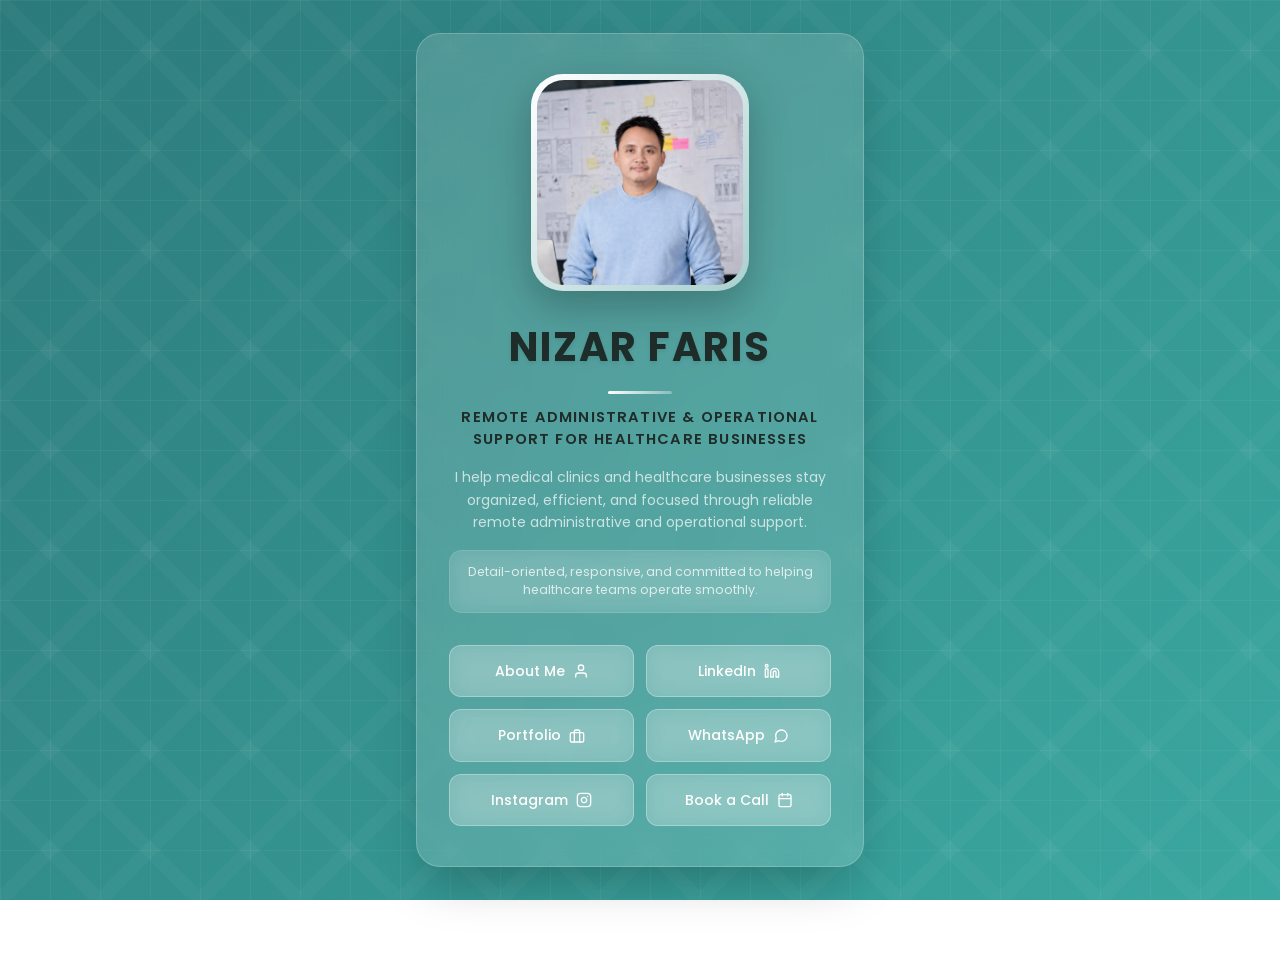
==== index.html @ bb5b184d "Update index.html" ====
<!DOCTYPE html>
<html lang="en">
<head>
    <!-- Google tag (gtag.js) -->
  <script async src="https://www.googletagmanager.com/gtag/js?id=G-V35YYRD6QW"></script>
  <script>
    window.dataLayer = window.dataLayer || [];
    function gtag(){dataLayer.push(arguments);}
    gtag('js', new Date());
  
    gtag('config', 'G-V35YYRD6QW');
  </script>
  <meta charset="UTF-8">
  <meta name="viewport" content="width=device-width, initial-scale=1.0">
  <link rel="icon" type="image/png" href="profile-photo.png">
  <title>Nizar Faris | Remote Administrative Support for Healthcare Businesses</title>
  <meta name="description" content="Remote administrative and operational support for healthcare businesses. Helping medical clinics stay organized, efficient, and focused.">
  <meta property="og:title" content="Nizar Faris | Remote Administrative Support for Healthcare Businesses">
  <meta property="og:description" content="Helping healthcare businesses stay organized, efficient, and focused through reliable remote support.">
  <meta property="og:image" content="profile-photo.png">
  <meta property="og:type" content="website">
  <link rel="preconnect" href="https://fonts.googleapis.com">
  <link rel="preconnect" href="https://fonts.gstatic.com" crossorigin>
  <link href="https://fonts.googleapis.com/css2?family=Poppins:wght@400;500;600;700&display=swap" rel="stylesheet">
  <style>
    /* ========================================
       Nizar Faris Personal Page - CSS
       Naming Convention: kebab-case
    ======================================== */

    /* Base Reset & Variables */
    * {
      margin: 0;
      padding: 0;
      box-sizing: border-box;
    }

    :root {
      --color-teal: #3aa8a0;
      --color-pink: #e8607e;
      --color-white: #ffffff;
      --color-dark: #1a1a2e;
      --color-gray-light: rgba(255, 255, 255, 0.9);
      --color-gray-muted: rgba(255, 255, 255, 0.7);
      --font-family: 'Poppins', sans-serif;
    }

    body {
      font-family: var(--font-family);
      line-height: 1.6;
      animation: pageFadeIn 1s ease;
    }

      /* Page Fade In Animation */
    @keyframes pageFadeIn {
      from {
        opacity: 0;
        transform: translateY(12px);
      }
    
      to {
        opacity: 1;
        transform: translateY(0);
      }
    }

    /* Page Container */
    .personal-page {
      position: relative;
      min-height: 100vh;
      width: 100%;
      overflow-x: hidden;
    }

    /* Background Layers */
    .page-background {
      position: fixed;
      inset: 0;
      background: linear-gradient(
        135deg,
        #2c7a7b,
        #3aa8a0,
        #5fa8d3,
        #8fd3d3
      );
      background-size: 300% 300%;
      animation: animatedGradient 14s ease infinite;
      z-index: -2;
    }

    /* Animated Gradient Background */
    @keyframes animatedGradient {
      0% {
        background-position: 0% 50%;
      }
    
      50% {
        background-position: 100% 50%;
      }
    
      100% {
        background-position: 0% 50%;
      }
    }

    .geometric-overlay {
      position: fixed;
      inset: 0;
      z-index: -1;
      background-image: 
        linear-gradient(rgba(255, 255, 255, 0.05) 1px, transparent 1px),
        linear-gradient(90deg, rgba(255, 255, 255, 0.05) 1px, transparent 1px),
        linear-gradient(45deg, transparent 45%, rgba(255, 255, 255, 0.03) 45%, rgba(255, 255, 255, 0.03) 55%, transparent 55%),
        linear-gradient(-45deg, transparent 45%, rgba(255, 255, 255, 0.03) 45%, rgba(255, 255, 255, 0.03) 55%, transparent 55%);
      background-size: 
        50px 50px,
        50px 50px,
        100px 100px,
        100px 100px;
    }

    /* Main Content Area */
    .page-content {
      position: relative;
      z-index: 1;
      min-height: 100vh;
      display: flex;
      align-items: center;
      justify-content: center;
      padding: 2rem 1rem;
    }

    /* Content Card (Glassmorphism) */
    .content-card {
      width: 100%;
      max-width: 28rem;
      background: rgba(255, 255, 255, 0.15);
      backdrop-filter: blur(20px);
      -webkit-backdrop-filter: blur(20px);
      border-radius: 1.5rem;
      padding: 2.5rem 2rem;
      border: 1px solid rgba(255, 255, 255, 0.2);
      box-shadow: 0 25px 50px -12px rgba(0, 0, 0, 0.25);
      animation: floatingCard 6s ease-in-out infinite;
    }

    /* Floating Card Animation */
    @keyframes floatingCard {
      0% {
        transform: translateY(0px);
      }
    
      50% {
        transform: translateY(-6px);
      }
    
      100% {
        transform: translateY(0px);
      }
    }

    /* Profile Image */
    .profile-image-container {
      display: flex;
      justify-content: center;
      margin-bottom: 1.5rem;
    }

    .profile-image-wrapper {
      position: relative;
      width: 13.6rem;
      height: 13.6rem;
      border-radius: 2rem;
      padding: 6px;
      background: linear-gradient(135deg, var(--color-white), rgba(255, 255, 255, 0.5));
      box-shadow: 0 15px 40px rgba(0, 0, 0, 0.25);
      overflow: hidden; /* Important */
      transition:
        transform 0.4s ease,
        box-shadow 0.4s ease;
    }

    /* Profile Image Hover Animation */
    .profile-image-wrapper:hover {
      transform: scale(1.03);
      box-shadow: 0 20px 50px rgba(0, 0, 0, 0.35);
    }

    .profile-image {
      width: 100%;
      height: 100%;
      border-radius: 1.7rem; /* Rounded square */
      object-fit: cover;
      display: block;
    }

    /* Profile Name */
    .profile-name {
      text-align: center;
      font-size: 2.5rem;
      font-weight: 700;
      color: #1f2d2a;
      margin-bottom: 0.75rem;
      text-shadow: 0 2px 4px rgba(0, 0, 0, 0.1);
      letter-spacing: 0.05em;
    }
    
    /* Profile Title */
    .profile-title {
      text-align: center;
      font-size: 0.92rem;
      font-weight: 600;
      color: #1f2d2a;
      text-transform: uppercase;
      letter-spacing: 0.08em;
      line-height: 1.5;
      margin-bottom: 1rem;
    }

    /* Divider Line */
    .name-divider {
      width: 4rem;
      height: 3px;
      background: linear-gradient(90deg, var(--color-white), rgba(255, 255, 255, 0.3));
      border-radius: 9999px;
      margin: 0 auto 0.75rem;
    }

    /* trust-signal */  
    .trust-signal {
      text-align: center;
      font-size: 0.78rem;
      color: rgba(255, 255, 255, 0.75);
      line-height: 1.5;
      margin-top: -1rem;
      margin-bottom: 2rem;
      padding: 0.75rem 1rem;
      background: rgba(255, 255, 255, 0.08);
      border: 1px solid rgba(255, 255, 255, 0.12);
      border-radius: 0.8rem;
      backdrop-filter: blur(10px);
    }
      
    /* Profile Description */
    .profile-description {
      text-align: center;
      font-size: 0.875rem;
      color: var(--color-gray-muted);
      line-height: 1.6;
      margin-bottom: 2rem;
    }

    /* Links Container */
    .links-container {
      width: 100%;
    }

    .links-grid {
      display: grid;
      grid-template-columns: repeat(2, 1fr);
      gap: 0.75rem;
    }

    /* Link Button */
    .link-button {
      display: flex;
      align-items: center;
      justify-content: center;
      gap: 0.5rem;
      padding: 0.875rem 1rem;
      background: rgba(255, 255, 255, 0.2);
      backdrop-filter: blur(10px);
      -webkit-backdrop-filter: blur(10px);
      border: 1px solid rgba(255, 255, 255, 0.3);
      border-radius: 0.75rem;
      color: var(--color-white);
      text-decoration: none;
      font-size: 0.875rem;
      font-weight: 500;
      transition:
          transform 0.25s ease,
          background 0.25s ease,
          color 0.25s ease,
          border-color 0.25s ease,
          box-shadow 0.25s ease;
      cursor: pointer;
    }
    
    .link-button:hover {
      transform: translateY(-4px) scale(1.02);
      box-shadow: 0 10px 20px rgba(0, 0, 0, 0.15);
    }

      /* About Me */
    .link-button.about:hover {
      background: rgba(255, 255, 255, 0.35);
      color: #1a1a2e;
    }
    
    /* LinkedIn */
    .link-button.linkedin:hover {
      background: #0077b5;
      color: white;
      border-color: #0077b5;
    }
    
    /* Portfolio */
    .link-button.portfolio:hover {
      background: #3aa8a0;
      color: white;
      border-color: #3aa8a0;
    }
    
    /* WhatsApp */
    .link-button.whatsapp:hover {
      background: #25d366;
      color: white;
      border-color: #25d366;
    }
    
    /* Instagram */
    .link-button.instagram:hover {
      background: linear-gradient(
        135deg,
        #f58529,
        #dd2a7b,
        #8134af,
        #515bd4
      );
      color: white;
      border-color: transparent;
    }
    
    /* Book a Call */
    .link-button.book-call:hover {
      background: white;
      color: #1a1a2e;
      border-color: white;
    }
      
    .link-button-text {
      white-space: nowrap;
    }

    .link-button-icon {
      width: 1rem;
      height: 1rem;
      flex-shrink: 0;
    }

    /* Footer */
    .page-footer {
      text-align: center;
      margin-top: 2rem;
      padding-bottom: 1rem;
    }
    
    .page-footer p {
      font-size: 0.75rem;
      color: rgba(255, 255, 255, 0.6);
      letter-spacing: 0.03em;
    }

    /* Responsive Design */
    @media (max-width: 480px) {
      .content-card {
        padding: 2rem 1.5rem;
      }

      .links-grid {
        grid-template-columns: 1fr;
      }

      .profile-name {
        font-size: 1.5rem;
      }

      .profile-image-wrapper {
        width: 9rem;
        height: 9rem;
      }
    }
  </style>
</head>
<body>
  <div class="personal-page">
    <!-- Background -->
    <div class="page-background"></div>
    <div class="geometric-overlay"></div>

    <!-- Main Content -->
    <main class="page-content">
      <div class="content-card">
        <!-- Profile Image -->
        <div class="profile-image-container">
          <div class="profile-image-wrapper">
            <img 
              src="profile-photo.png" 
              alt="Nizar Faris" 
              class="profile-image"
            >
          </div>
        </div>

        <!-- Profile Info -->
        <h1 class="profile-name">NIZAR FARIS</h1>
        
        <div class="name-divider"></div>
        
        <h2 class="profile-title">
          Remote Administrative &amp; Operational Support for Healthcare Businesses
        </h2>
        
        <p class="profile-description">
          I help medical clinics and healthcare businesses stay organized, efficient, and focused through reliable remote administrative and operational support.
        </p>
          
        <p class="trust-signal">
          Detail-oriented, responsive, and committed to helping healthcare teams operate smoothly.
        </p>

        <!-- Links -->
        <nav class="links-container">
          <div class="links-grid">
            <!-- About Me -->
            <a href="https://canva.link/zb5ach01o86wory" class="link-button about" target="_blank">
              <span class="link-button-text">About Me</span>
              <svg class="link-button-icon" viewBox="0 0 24 24" fill="none" stroke="currentColor" stroke-width="2" stroke-linecap="round" stroke-linejoin="round">
                <path d="M20 21v-2a4 4 0 0 0-4-4H8a4 4 0 0 0-4 4v2"></path>
                <circle cx="12" cy="7" r="4"></circle>
              </svg>
            </a>

            <!-- LinkedIn -->
            <a href="https://www.linkedin.com/in/muhammad-nizar-hamzah-al-faris-9a61a3108/" class="link-button linkedin" target="_blank">
              <span class="link-button-text">LinkedIn</span>
              <svg class="link-button-icon" viewBox="0 0 24 24" fill="none" stroke="currentColor" stroke-width="2" stroke-linecap="round" stroke-linejoin="round">
                <path d="M16 8a6 6 0 0 1 6 6v7h-4v-7a2 2 0 0 0-2-2 2 2 0 0 0-2 2v7h-4v-7a6 6 0 0 1 6-6z"></path>
                <rect x="2" y="9" width="4" height="12"></rect>
                <circle cx="4" cy="4" r="2"></circle>
              </svg>
            </a>

            <!-- Portfolio -->
            <a href="https://canva.link/cl04yav9gtmybt5" class="link-button portfolio" target="_blank">
              <span class="link-button-text">Portfolio</span>
              <svg class="link-button-icon" viewBox="0 0 24 24" fill="none" stroke="currentColor" stroke-width="2" stroke-linecap="round" stroke-linejoin="round">
                <rect x="2" y="7" width="20" height="14" rx="2" ry="2"></rect>
                <path d="M16 21V5a2 2 0 0 0-2-2h-4a2 2 0 0 0-2 2v16"></path>
              </svg>
            </a>

            <!-- WhatsApp -->
            <a href="https://wa.me/6285720063108?text=Hello%20Nizar%2C%20I%20would%20like%20to%20ask%20about%20your%20service." class="link-button whatsapp" target="_blank">
              <span class="link-button-text">WhatsApp</span>
              <svg class="link-button-icon" viewBox="0 0 24 24" fill="none" stroke="currentColor" stroke-width="2" stroke-linecap="round" stroke-linejoin="round">
                <path d="M21 11.5a8.38 8.38 0 0 1-.9 3.8 8.5 8.5 0 0 1-7.6 4.7 8.38 8.38 0 0 1-3.8-.9L3 21l1.9-5.7a8.38 8.38 0 0 1-.9-3.8 8.5 8.5 0 0 1 4.7-7.6 8.38 8.38 0 0 1 3.8-.9h.5a8.48 8.48 0 0 1 8 8v.5z"></path>
              </svg>
            </a>

            <!-- Instagram -->
            <a href="https://www.instagram.com/mnizarhfaris/" class="link-button instagram" target="_blank">
              <span class="link-button-text">Instagram</span>
              <svg class="link-button-icon" viewBox="0 0 24 24" fill="none" stroke="currentColor" stroke-width="2" stroke-linecap="round" stroke-linejoin="round">
                <rect x="2" y="2" width="20" height="20" rx="5" ry="5"></rect>
                <path d="M16 11.37A4 4 0 1 1 12.63 8 4 4 0 0 1 16 11.37z"></path>
                <line x1="17.5" y1="6.5" x2="17.51" y2="6.5"></line>
              </svg>
            </a>

            <!-- Book a Call -->
            <a href="https://tinyurl.com/assistbynizar" class="link-button book-call" target="_blank">
              <span class="link-button-text">Book a Call</span>
              <svg class="link-button-icon" viewBox="0 0 24 24" fill="none" stroke="currentColor" stroke-width="2" stroke-linecap="round" stroke-linejoin="round">
                <rect x="3" y="4" width="18" height="18" rx="2" ry="2"></rect>
                <line x1="16" y1="2" x2="16" y2="6"></line>
                <line x1="8" y1="2" x2="8" y2="6"></line>
                <line x1="3" y1="10" x2="21" y2="10"></line>
              </svg>
            </a>
          </div>
        </nav>
      </div>
    </main>
    <footer class="page-footer">
      <p>© 2026 Nizar Faris. All rights reserved.</p>
    </footer>
  </div>
</body>
</html>
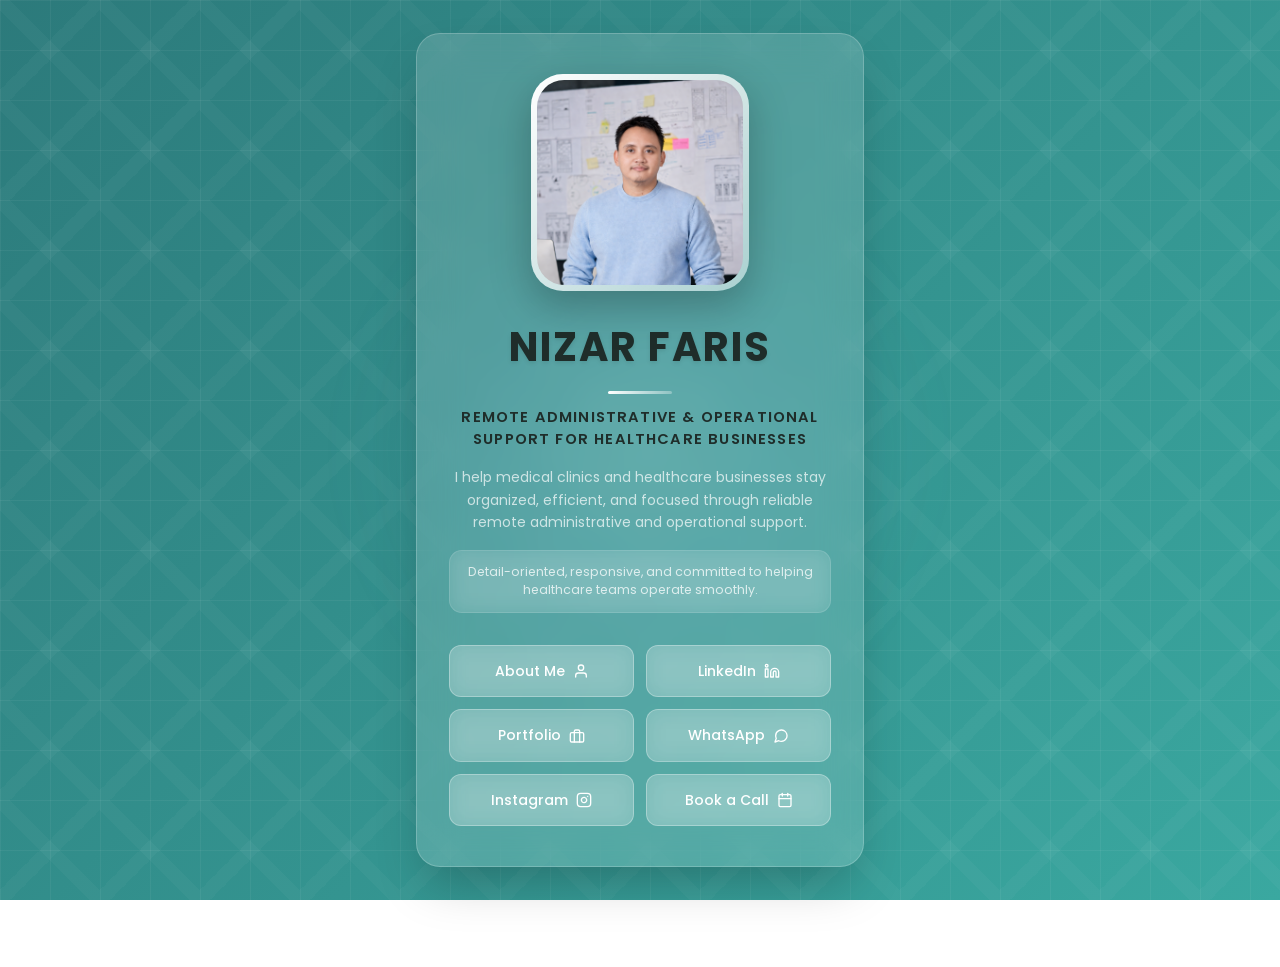
==== commit 6a8e8dfa: "Update index.html" ====
--- a/index.html
+++ b/index.html
@@ -130,8 +130,45 @@
       padding: 2rem 1rem;
     }
 
+    /* Floating Glow Behind Card */
+    .card-glow {
+      position: absolute;
+      width: 34rem;
+      height: 34rem;
+    
+      background: radial-gradient(
+        circle,
+        rgba(143, 211, 211, 0.25) 0%,
+        rgba(95, 168, 211, 0.12) 35%,
+        rgba(255, 255, 255, 0) 70%
+      );
+    
+      filter: blur(40px);
+    
+      z-index: 0;
+    
+      animation: glowFloat 8s ease-in-out infinite;
+    }
+
+    /* Glow Floating Animation */
+    @keyframes glowFloat {
+      0% {
+        transform: translateY(0px) scale(1);
+      }
+    
+      50% {
+        transform: translateY(-10px) scale(1.03);
+      }
+    
+      100% {
+        transform: translateY(0px) scale(1);
+      }
+    }
+      
     /* Content Card (Glassmorphism) */
     .content-card {
+      position: relative;
+      z-index: 1;
       width: 100%;
       max-width: 28rem;
       background: rgba(255, 255, 255, 0.15);
@@ -390,6 +427,7 @@
 
     <!-- Main Content -->
     <main class="page-content">
+      <div class="card-glow"></div>
       <div class="content-card">
         <!-- Profile Image -->
         <div class="profile-image-container">
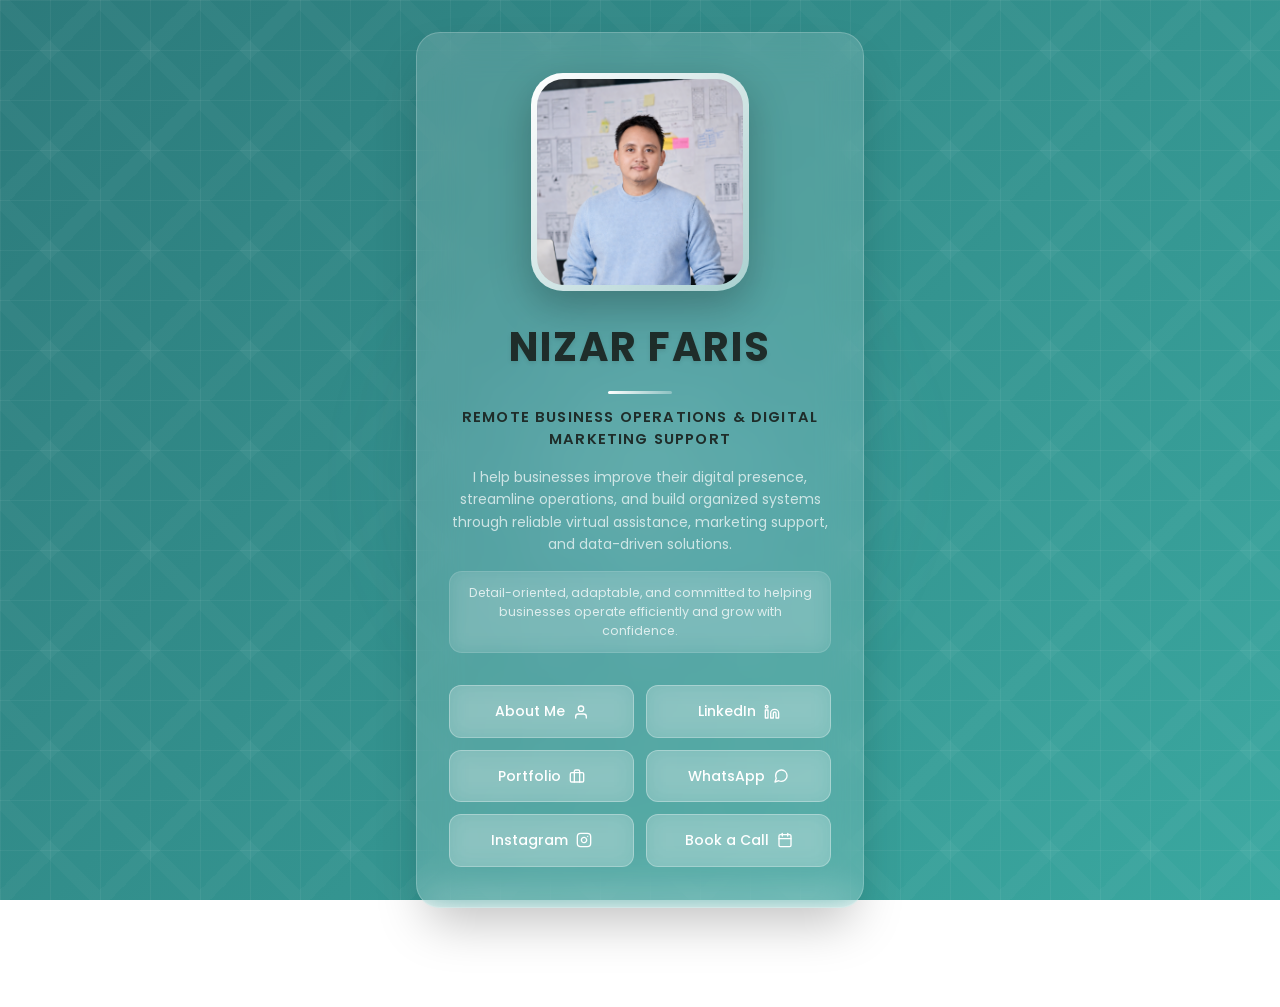
==== commit c0f8d13a: "Update index.html" ====
--- a/index.html
+++ b/index.html
@@ -13,10 +13,10 @@
   <meta charset="UTF-8">
   <meta name="viewport" content="width=device-width, initial-scale=1.0">
   <link rel="icon" type="image/png" href="profile-photo.png">
-  <title>Nizar Faris | Remote Administrative Support for Healthcare Businesses</title>
-  <meta name="description" content="Remote administrative and operational support for healthcare businesses. Helping medical clinics stay organized, efficient, and focused.">
-  <meta property="og:title" content="Nizar Faris | Remote Administrative Support for Healthcare Businesses">
-  <meta property="og:description" content="Helping healthcare businesses stay organized, efficient, and focused through reliable remote support.">
+  <title>Nizar Faris | Remote Business Operations & Digital Marketing Support</title>
+  <meta name="description" content="Remote Business Operations & Digital Marketing Support. Helping business stay organized, efficient, and focused.">
+  <meta property="og:title" content="Nizar Faris | Remote Business Operations & Digital Marketing Support">
+  <meta property="og:description" content="Helping businesses stay organized, efficient, and focused through reliable remote support.">
   <meta property="og:image" content="profile-photo.png">
   <meta property="og:type" content="website">
   <link rel="preconnect" href="https://fonts.googleapis.com">
@@ -446,15 +446,15 @@
         <div class="name-divider"></div>
         
         <h2 class="profile-title">
-          Remote Administrative &amp; Operational Support for Healthcare Businesses
+          Remote Business Operations &amp; Digital Marketing Support
         </h2>
         
         <p class="profile-description">
-          I help medical clinics and healthcare businesses stay organized, efficient, and focused through reliable remote administrative and operational support.
+          I help businesses improve their digital presence, streamline operations, and build organized systems through reliable virtual assistance, marketing support, and data-driven solutions.
         </p>
           
         <p class="trust-signal">
-          Detail-oriented, responsive, and committed to helping healthcare teams operate smoothly.
+          Detail-oriented, adaptable, and committed to helping businesses operate efficiently and grow with confidence.
         </p>
 
         <!-- Links -->
@@ -480,7 +480,7 @@
             </a>
 
             <!-- Portfolio -->
-            <a href="https://canva.link/cl04yav9gtmybt5" class="link-button portfolio" target="_blank">
+            <a href="https://mnizarhfaris.my.canva.site/" class="link-button portfolio" target="_blank">
               <span class="link-button-text">Portfolio</span>
               <svg class="link-button-icon" viewBox="0 0 24 24" fill="none" stroke="currentColor" stroke-width="2" stroke-linecap="round" stroke-linejoin="round">
                 <rect x="2" y="7" width="20" height="14" rx="2" ry="2"></rect>
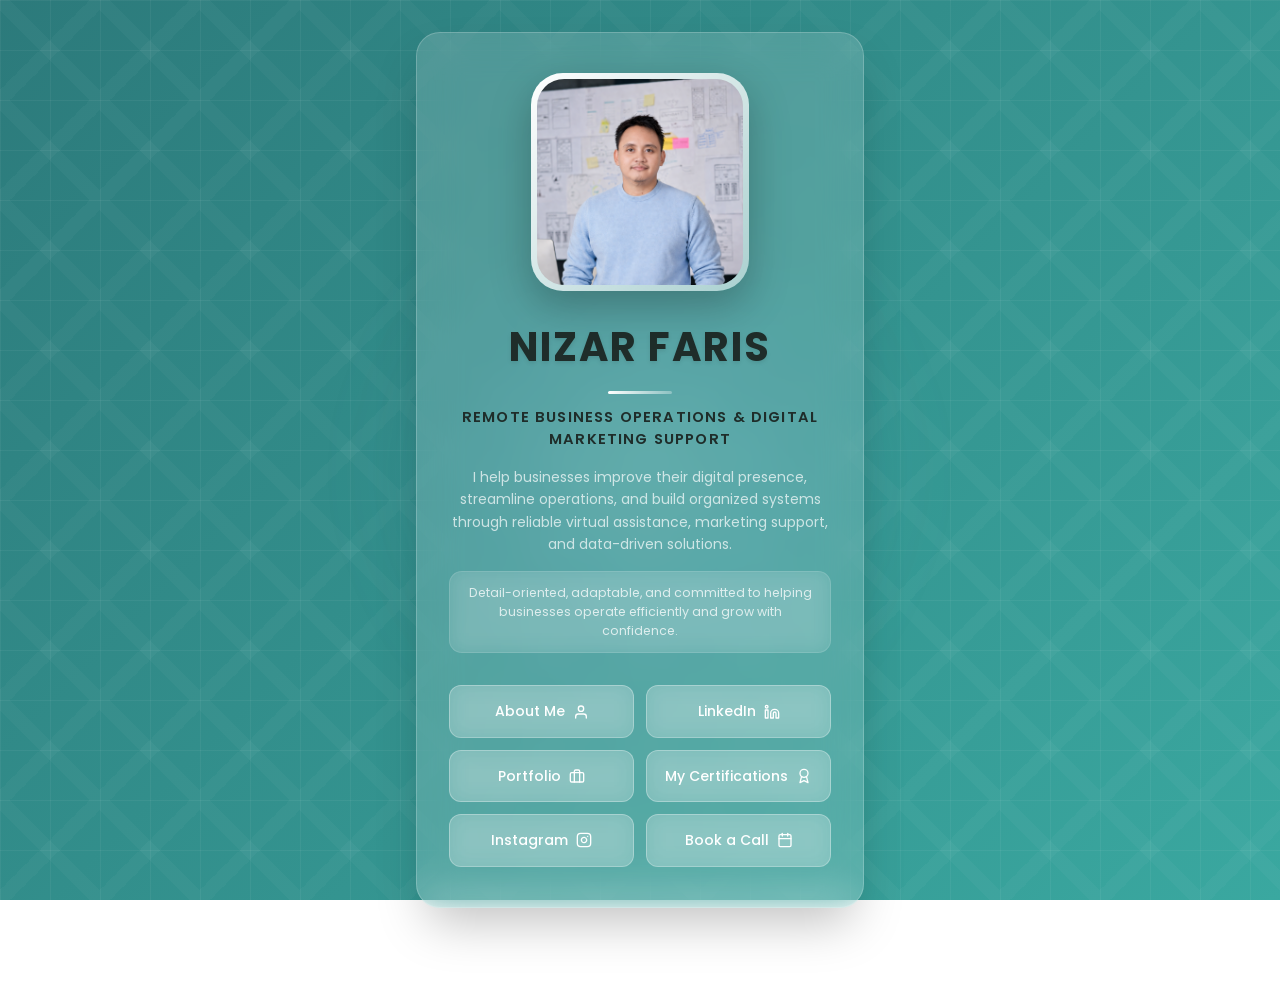
==== commit 28a8d59e: "Update index.html" ====
--- a/index.html
+++ b/index.html
@@ -348,11 +348,16 @@
       border-color: #3aa8a0;
     }
     
-    /* WhatsApp */
-    .link-button.whatsapp:hover {
-      background: #25d366;
+    /* My Certifications */
+    .link-button.certifications:hover {
+      background: linear-gradient(
+        135deg,
+        #f6c453,
+        #d4af37,
+        #7c3aed
+      );
       color: white;
-      border-color: #25d366;
+      border-color: transparent;
     }
     
     /* Instagram */
@@ -488,11 +493,12 @@
               </svg>
             </a>
 
-            <!-- WhatsApp -->
-            <a href="https://wa.me/6285720063108?text=Hello%20Nizar%2C%20I%20would%20like%20to%20ask%20about%20your%20service." class="link-button whatsapp" target="_blank">
-              <span class="link-button-text">WhatsApp</span>
+            <!-- My Certifications -->
+            <a href="https://mnizarhfaris.my.canva.site/certificate#page-7" class="link-button certifications" target="_blank">
+              <span class="link-button-text">My Certifications</span>
               <svg class="link-button-icon" viewBox="0 0 24 24" fill="none" stroke="currentColor" stroke-width="2" stroke-linecap="round" stroke-linejoin="round">
-                <path d="M21 11.5a8.38 8.38 0 0 1-.9 3.8 8.5 8.5 0 0 1-7.6 4.7 8.38 8.38 0 0 1-3.8-.9L3 21l1.9-5.7a8.38 8.38 0 0 1-.9-3.8 8.5 8.5 0 0 1 4.7-7.6 8.38 8.38 0 0 1 3.8-.9h.5a8.48 8.48 0 0 1 8 8v.5z"></path>
+                <circle cx="12" cy="8" r="6"></circle>
+                <path d="M8 14l-2 8 6-3 6 3-2-8"></path>
               </svg>
             </a>
 
